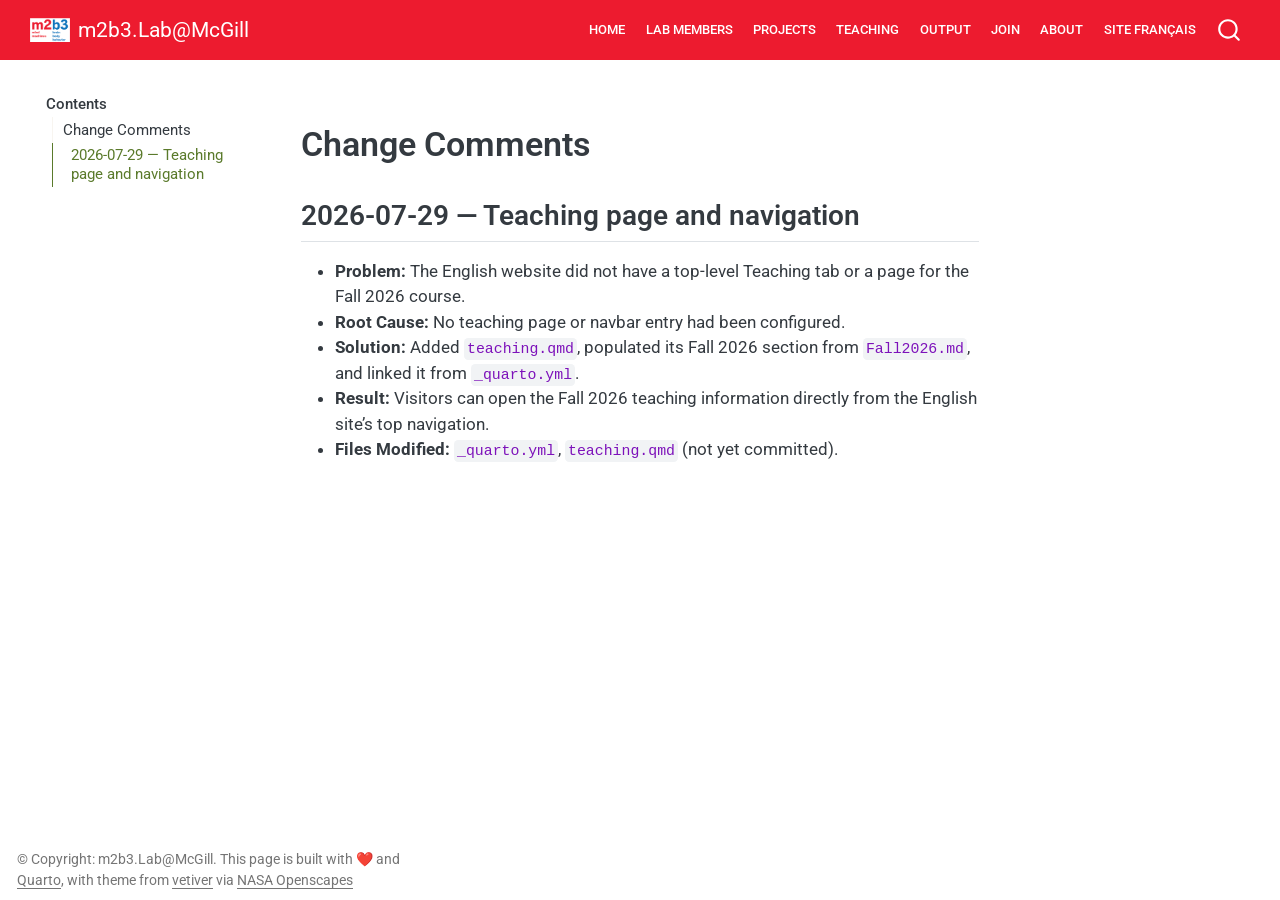
==== docs/CHANGE_COMMENTS.html @ 72084d2b "teaching" ====
<!DOCTYPE html>
<html xmlns="http://www.w3.org/1999/xhtml" lang="en" xml:lang="en"><head>

<meta charset="utf-8">
<meta name="generator" content="quarto-1.8.27">

<meta name="viewport" content="width=device-width, initial-scale=1.0, user-scalable=yes">


<title>change_comments – m2b3.Lab@McGill</title>
<style>
code{white-space: pre-wrap;}
span.smallcaps{font-variant: small-caps;}
div.columns{display: flex; gap: min(4vw, 1.5em);}
div.column{flex: auto; overflow-x: auto;}
div.hanging-indent{margin-left: 1.5em; text-indent: -1.5em;}
ul.task-list{list-style: none;}
ul.task-list li input[type="checkbox"] {
  width: 0.8em;
  margin: 0 0.8em 0.2em -1em; /* quarto-specific, see https://github.com/quarto-dev/quarto-cli/issues/4556 */ 
  vertical-align: middle;
}
</style>


<script src="site_libs/quarto-nav/quarto-nav.js"></script>
<script src="site_libs/quarto-nav/headroom.min.js"></script>
<script src="site_libs/clipboard/clipboard.min.js"></script>
<script src="site_libs/quarto-search/autocomplete.umd.js"></script>
<script src="site_libs/quarto-search/fuse.min.js"></script>
<script src="site_libs/quarto-search/quarto-search.js"></script>
<meta name="quarto:offset" content="./">
<link href="./images/m2b3sq_favicon.png" rel="icon" type="image/png">
<script src="site_libs/quarto-html/quarto.js" type="module"></script>
<script src="site_libs/quarto-html/tabsets/tabsets.js" type="module"></script>
<script src="site_libs/quarto-html/axe/axe-check.js" type="module"></script>
<script src="site_libs/quarto-html/popper.min.js"></script>
<script src="site_libs/quarto-html/tippy.umd.min.js"></script>
<script src="site_libs/quarto-html/anchor.min.js"></script>
<link href="site_libs/quarto-html/tippy.css" rel="stylesheet">
<link href="site_libs/quarto-html/quarto-syntax-highlighting-ed96de9b727972fe78a7b5d16c58bf87.css" rel="stylesheet" id="quarto-text-highlighting-styles">
<script src="site_libs/bootstrap/bootstrap.min.js"></script>
<link href="site_libs/bootstrap/bootstrap-icons.css" rel="stylesheet">
<link href="site_libs/bootstrap/bootstrap-b197fa680512e054cc4f9c16efbc6578.min.css" rel="stylesheet" append-hash="true" id="quarto-bootstrap" data-mode="light">
<script id="quarto-search-options" type="application/json">{
  "location": "navbar",
  "copy-button": false,
  "collapse-after": 3,
  "panel-placement": "end",
  "type": "overlay",
  "limit": 50,
  "keyboard-shortcut": [
    "f",
    "/",
    "s"
  ],
  "show-item-context": false,
  "language": {
    "search-no-results-text": "No results",
    "search-matching-documents-text": "matching documents",
    "search-copy-link-title": "Copy link to search",
    "search-hide-matches-text": "Hide additional matches",
    "search-more-match-text": "more match in this document",
    "search-more-matches-text": "more matches in this document",
    "search-clear-button-title": "Clear",
    "search-text-placeholder": "",
    "search-detached-cancel-button-title": "Cancel",
    "search-submit-button-title": "Submit",
    "search-label": "Search"
  }
}</script>


<link rel="stylesheet" href="styles.css">
</head>

<body class="floating nav-fixed quarto-light">

<div id="quarto-search-results"></div>
  <header id="quarto-header" class="headroom fixed-top">
    <nav class="navbar navbar-expand-lg " data-bs-theme="dark">
      <div class="navbar-container container-fluid">
      <div class="navbar-brand-container mx-auto">
    <a href="./index.html" class="navbar-brand navbar-brand-logo">
    <img src="./images/m2b3_white.png" alt="Lab logo" class="navbar-logo light-content">
    <img src="./images/m2b3_white.png" alt="Lab logo" class="navbar-logo dark-content">
    </a>
    <a class="navbar-brand" href="./index.html">
    <span class="navbar-title">m2b3.Lab@McGill</span>
    </a>
  </div>
            <div id="quarto-search" class="" title="Search"></div>
          <button class="navbar-toggler" type="button" data-bs-toggle="collapse" data-bs-target="#navbarCollapse" aria-controls="navbarCollapse" role="menu" aria-expanded="false" aria-label="Toggle navigation" onclick="if (window.quartoToggleHeadroom) { window.quartoToggleHeadroom(); }">
  <span class="navbar-toggler-icon"></span>
</button>
          <div class="collapse navbar-collapse" id="navbarCollapse">
            <ul class="navbar-nav navbar-nav-scroll ms-auto">
  <li class="nav-item">
    <a class="nav-link" href="./index.html"> 
<span class="menu-text">Home</span></a>
  </li>  
  <li class="nav-item">
    <a class="nav-link" href="./members.html"> 
<span class="menu-text">Lab Members</span></a>
  </li>  
  <li class="nav-item">
    <a class="nav-link" href="./projects.html"> 
<span class="menu-text">Projects</span></a>
  </li>  
  <li class="nav-item">
    <a class="nav-link" href="./teaching.html"> 
<span class="menu-text">Teaching</span></a>
  </li>  
  <li class="nav-item">
    <a class="nav-link" href="./output.html"> 
<span class="menu-text">Output</span></a>
  </li>  
  <li class="nav-item">
    <a class="nav-link" href="./join.html"> 
<span class="menu-text">Join</span></a>
  </li>  
  <li class="nav-item">
    <a class="nav-link" href="./locate.html"> 
<span class="menu-text">About</span></a>
  </li>  
  <li class="nav-item">
    <a class="nav-link" href="https://m2b3.github.io/fr/"> 
<span class="menu-text">Site français</span></a>
  </li>  
</ul>
          </div> <!-- /navcollapse -->
            <div class="quarto-navbar-tools">
</div>
      </div> <!-- /container-fluid -->
    </nav>
</header>
<!-- content -->
<div id="quarto-content" class="quarto-container page-columns page-rows-contents page-layout-article page-navbar">
<!-- sidebar -->
  <nav id="quarto-sidebar" class="sidebar collapse collapse-horizontal quarto-sidebar-collapse-item sidebar-navigation floating overflow-auto">
    <nav id="TOC" role="doc-toc" class="toc-active">
    <h2 id="toc-title">Contents</h2>
   
  <ul>
  <li><a href="#change-comments" id="toc-change-comments" class="nav-link active" data-scroll-target="#change-comments">Change Comments</a>
  <ul class="collapse">
  <li><a href="#teaching-page-and-navigation" id="toc-teaching-page-and-navigation" class="nav-link" data-scroll-target="#teaching-page-and-navigation">2026-07-29 — Teaching page and navigation</a></li>
  </ul></li>
  </ul>
</nav>
</nav>
<div id="quarto-sidebar-glass" class="quarto-sidebar-collapse-item" data-bs-toggle="collapse" data-bs-target=".quarto-sidebar-collapse-item"></div>
<!-- margin-sidebar -->
    <div id="quarto-margin-sidebar" class="sidebar margin-sidebar zindex-bottom">
    </div>
<!-- main -->
<main class="content" id="quarto-document-content"><header id="title-block-header" class="quarto-title-block"></header>




<section id="change-comments" class="level1">
<h1>Change Comments</h1>
<section id="teaching-page-and-navigation" class="level2">
<h2 class="anchored" data-anchor-id="teaching-page-and-navigation">2026-07-29 — Teaching page and navigation</h2>
<ul>
<li><strong>Problem:</strong> The English website did not have a top-level Teaching tab or a page for the Fall 2026 course.</li>
<li><strong>Root Cause:</strong> No teaching page or navbar entry had been configured.</li>
<li><strong>Solution:</strong> Added <code>teaching.qmd</code>, populated its Fall 2026 section from <code>Fall2026.md</code>, and linked it from <code>_quarto.yml</code>.</li>
<li><strong>Result:</strong> Visitors can open the Fall 2026 teaching information directly from the English site’s top navigation.</li>
<li><strong>Files Modified:</strong> <code>_quarto.yml</code>, <code>teaching.qmd</code> (not yet committed).</li>
</ul>


</section>
</section>

</main> <!-- /main -->
<script id="quarto-html-after-body" type="application/javascript">
  window.document.addEventListener("DOMContentLoaded", function (event) {
    const icon = "";
    const anchorJS = new window.AnchorJS();
    anchorJS.options = {
      placement: 'right',
      icon: icon
    };
    anchorJS.add('.anchored');
    const isCodeAnnotation = (el) => {
      for (const clz of el.classList) {
        if (clz.startsWith('code-annotation-')) {                     
          return true;
        }
      }
      return false;
    }
    const onCopySuccess = function(e) {
      // button target
      const button = e.trigger;
      // don't keep focus
      button.blur();
      // flash "checked"
      button.classList.add('code-copy-button-checked');
      var currentTitle = button.getAttribute("title");
      button.setAttribute("title", "Copied!");
      let tooltip;
      if (window.bootstrap) {
        button.setAttribute("data-bs-toggle", "tooltip");
        button.setAttribute("data-bs-placement", "left");
        button.setAttribute("data-bs-title", "Copied!");
        tooltip = new bootstrap.Tooltip(button, 
          { trigger: "manual", 
            customClass: "code-copy-button-tooltip",
            offset: [0, -8]});
        tooltip.show();    
      }
      setTimeout(function() {
        if (tooltip) {
          tooltip.hide();
          button.removeAttribute("data-bs-title");
          button.removeAttribute("data-bs-toggle");
          button.removeAttribute("data-bs-placement");
        }
        button.setAttribute("title", currentTitle);
        button.classList.remove('code-copy-button-checked');
      }, 1000);
      // clear code selection
      e.clearSelection();
    }
    const getTextToCopy = function(trigger) {
      const outerScaffold = trigger.parentElement.cloneNode(true);
      const codeEl = outerScaffold.querySelector('code');
      for (const childEl of codeEl.children) {
        if (isCodeAnnotation(childEl)) {
          childEl.remove();
        }
      }
      return codeEl.innerText;
    }
    const clipboard = new window.ClipboardJS('.code-copy-button:not([data-in-quarto-modal])', {
      text: getTextToCopy
    });
    clipboard.on('success', onCopySuccess);
    if (window.document.getElementById('quarto-embedded-source-code-modal')) {
      const clipboardModal = new window.ClipboardJS('.code-copy-button[data-in-quarto-modal]', {
        text: getTextToCopy,
        container: window.document.getElementById('quarto-embedded-source-code-modal')
      });
      clipboardModal.on('success', onCopySuccess);
    }
      var localhostRegex = new RegExp(/^(?:http|https):\/\/localhost\:?[0-9]*\//);
      var mailtoRegex = new RegExp(/^mailto:/);
        var filterRegex = new RegExp("https:\/\/m2b3\.github\.io\/");
      var isInternal = (href) => {
          return filterRegex.test(href) || localhostRegex.test(href) || mailtoRegex.test(href);
      }
      // Inspect non-navigation links and adorn them if external
     var links = window.document.querySelectorAll('a[href]:not(.nav-link):not(.navbar-brand):not(.toc-action):not(.sidebar-link):not(.sidebar-item-toggle):not(.pagination-link):not(.no-external):not([aria-hidden]):not(.dropdown-item):not(.quarto-navigation-tool):not(.about-link)');
      for (var i=0; i<links.length; i++) {
        const link = links[i];
        if (!isInternal(link.href)) {
          // undo the damage that might have been done by quarto-nav.js in the case of
          // links that we want to consider external
          if (link.dataset.originalHref !== undefined) {
            link.href = link.dataset.originalHref;
          }
        }
      }
    function tippyHover(el, contentFn, onTriggerFn, onUntriggerFn) {
      const config = {
        allowHTML: true,
        maxWidth: 500,
        delay: 100,
        arrow: false,
        appendTo: function(el) {
            return el.parentElement;
        },
        interactive: true,
        interactiveBorder: 10,
        theme: 'quarto',
        placement: 'bottom-start',
      };
      if (contentFn) {
        config.content = contentFn;
      }
      if (onTriggerFn) {
        config.onTrigger = onTriggerFn;
      }
      if (onUntriggerFn) {
        config.onUntrigger = onUntriggerFn;
      }
      window.tippy(el, config); 
    }
    const noterefs = window.document.querySelectorAll('a[role="doc-noteref"]');
    for (var i=0; i<noterefs.length; i++) {
      const ref = noterefs[i];
      tippyHover(ref, function() {
        // use id or data attribute instead here
        let href = ref.getAttribute('data-footnote-href') || ref.getAttribute('href');
        try { href = new URL(href).hash; } catch {}
        const id = href.replace(/^#\/?/, "");
        const note = window.document.getElementById(id);
        if (note) {
          return note.innerHTML;
        } else {
          return "";
        }
      });
    }
    const xrefs = window.document.querySelectorAll('a.quarto-xref');
    const processXRef = (id, note) => {
      // Strip column container classes
      const stripColumnClz = (el) => {
        el.classList.remove("page-full", "page-columns");
        if (el.children) {
          for (const child of el.children) {
            stripColumnClz(child);
          }
        }
      }
      stripColumnClz(note)
      if (id === null || id.startsWith('sec-')) {
        // Special case sections, only their first couple elements
        const container = document.createElement("div");
        if (note.children && note.children.length > 2) {
          container.appendChild(note.children[0].cloneNode(true));
          for (let i = 1; i < note.children.length; i++) {
            const child = note.children[i];
            if (child.tagName === "P" && child.innerText === "") {
              continue;
            } else {
              container.appendChild(child.cloneNode(true));
              break;
            }
          }
          if (window.Quarto?.typesetMath) {
            window.Quarto.typesetMath(container);
          }
          return container.innerHTML
        } else {
          if (window.Quarto?.typesetMath) {
            window.Quarto.typesetMath(note);
          }
          return note.innerHTML;
        }
      } else {
        // Remove any anchor links if they are present
        const anchorLink = note.querySelector('a.anchorjs-link');
        if (anchorLink) {
          anchorLink.remove();
        }
        if (window.Quarto?.typesetMath) {
          window.Quarto.typesetMath(note);
        }
        if (note.classList.contains("callout")) {
          return note.outerHTML;
        } else {
          return note.innerHTML;
        }
      }
    }
    for (var i=0; i<xrefs.length; i++) {
      const xref = xrefs[i];
      tippyHover(xref, undefined, function(instance) {
        instance.disable();
        let url = xref.getAttribute('href');
        let hash = undefined; 
        if (url.startsWith('#')) {
          hash = url;
        } else {
          try { hash = new URL(url).hash; } catch {}
        }
        if (hash) {
          const id = hash.replace(/^#\/?/, "");
          const note = window.document.getElementById(id);
          if (note !== null) {
            try {
              const html = processXRef(id, note.cloneNode(true));
              instance.setContent(html);
            } finally {
              instance.enable();
              instance.show();
            }
          } else {
            // See if we can fetch this
            fetch(url.split('#')[0])
            .then(res => res.text())
            .then(html => {
              const parser = new DOMParser();
              const htmlDoc = parser.parseFromString(html, "text/html");
              const note = htmlDoc.getElementById(id);
              if (note !== null) {
                const html = processXRef(id, note);
                instance.setContent(html);
              } 
            }).finally(() => {
              instance.enable();
              instance.show();
            });
          }
        } else {
          // See if we can fetch a full url (with no hash to target)
          // This is a special case and we should probably do some content thinning / targeting
          fetch(url)
          .then(res => res.text())
          .then(html => {
            const parser = new DOMParser();
            const htmlDoc = parser.parseFromString(html, "text/html");
            const note = htmlDoc.querySelector('main.content');
            if (note !== null) {
              // This should only happen for chapter cross references
              // (since there is no id in the URL)
              // remove the first header
              if (note.children.length > 0 && note.children[0].tagName === "HEADER") {
                note.children[0].remove();
              }
              const html = processXRef(null, note);
              instance.setContent(html);
            } 
          }).finally(() => {
            instance.enable();
            instance.show();
          });
        }
      }, function(instance) {
      });
    }
        let selectedAnnoteEl;
        const selectorForAnnotation = ( cell, annotation) => {
          let cellAttr = 'data-code-cell="' + cell + '"';
          let lineAttr = 'data-code-annotation="' +  annotation + '"';
          const selector = 'span[' + cellAttr + '][' + lineAttr + ']';
          return selector;
        }
        const selectCodeLines = (annoteEl) => {
          const doc = window.document;
          const targetCell = annoteEl.getAttribute("data-target-cell");
          const targetAnnotation = annoteEl.getAttribute("data-target-annotation");
          const annoteSpan = window.document.querySelector(selectorForAnnotation(targetCell, targetAnnotation));
          const lines = annoteSpan.getAttribute("data-code-lines").split(",");
          const lineIds = lines.map((line) => {
            return targetCell + "-" + line;
          })
          let top = null;
          let height = null;
          let parent = null;
          if (lineIds.length > 0) {
              //compute the position of the single el (top and bottom and make a div)
              const el = window.document.getElementById(lineIds[0]);
              top = el.offsetTop;
              height = el.offsetHeight;
              parent = el.parentElement.parentElement;
            if (lineIds.length > 1) {
              const lastEl = window.document.getElementById(lineIds[lineIds.length - 1]);
              const bottom = lastEl.offsetTop + lastEl.offsetHeight;
              height = bottom - top;
            }
            if (top !== null && height !== null && parent !== null) {
              // cook up a div (if necessary) and position it 
              let div = window.document.getElementById("code-annotation-line-highlight");
              if (div === null) {
                div = window.document.createElement("div");
                div.setAttribute("id", "code-annotation-line-highlight");
                div.style.position = 'absolute';
                parent.appendChild(div);
              }
              div.style.top = top - 2 + "px";
              div.style.height = height + 4 + "px";
              div.style.left = 0;
              let gutterDiv = window.document.getElementById("code-annotation-line-highlight-gutter");
              if (gutterDiv === null) {
                gutterDiv = window.document.createElement("div");
                gutterDiv.setAttribute("id", "code-annotation-line-highlight-gutter");
                gutterDiv.style.position = 'absolute';
                const codeCell = window.document.getElementById(targetCell);
                const gutter = codeCell.querySelector('.code-annotation-gutter');
                gutter.appendChild(gutterDiv);
              }
              gutterDiv.style.top = top - 2 + "px";
              gutterDiv.style.height = height + 4 + "px";
            }
            selectedAnnoteEl = annoteEl;
          }
        };
        const unselectCodeLines = () => {
          const elementsIds = ["code-annotation-line-highlight", "code-annotation-line-highlight-gutter"];
          elementsIds.forEach((elId) => {
            const div = window.document.getElementById(elId);
            if (div) {
              div.remove();
            }
          });
          selectedAnnoteEl = undefined;
        };
          // Handle positioning of the toggle
      window.addEventListener(
        "resize",
        throttle(() => {
          elRect = undefined;
          if (selectedAnnoteEl) {
            selectCodeLines(selectedAnnoteEl);
          }
        }, 10)
      );
      function throttle(fn, ms) {
      let throttle = false;
      let timer;
        return (...args) => {
          if(!throttle) { // first call gets through
              fn.apply(this, args);
              throttle = true;
          } else { // all the others get throttled
              if(timer) clearTimeout(timer); // cancel #2
              timer = setTimeout(() => {
                fn.apply(this, args);
                timer = throttle = false;
              }, ms);
          }
        };
      }
        // Attach click handler to the DT
        const annoteDls = window.document.querySelectorAll('dt[data-target-cell]');
        for (const annoteDlNode of annoteDls) {
          annoteDlNode.addEventListener('click', (event) => {
            const clickedEl = event.target;
            if (clickedEl !== selectedAnnoteEl) {
              unselectCodeLines();
              const activeEl = window.document.querySelector('dt[data-target-cell].code-annotation-active');
              if (activeEl) {
                activeEl.classList.remove('code-annotation-active');
              }
              selectCodeLines(clickedEl);
              clickedEl.classList.add('code-annotation-active');
            } else {
              // Unselect the line
              unselectCodeLines();
              clickedEl.classList.remove('code-annotation-active');
            }
          });
        }
    const findCites = (el) => {
      const parentEl = el.parentElement;
      if (parentEl) {
        const cites = parentEl.dataset.cites;
        if (cites) {
          return {
            el,
            cites: cites.split(' ')
          };
        } else {
          return findCites(el.parentElement)
        }
      } else {
        return undefined;
      }
    };
    var bibliorefs = window.document.querySelectorAll('a[role="doc-biblioref"]');
    for (var i=0; i<bibliorefs.length; i++) {
      const ref = bibliorefs[i];
      const citeInfo = findCites(ref);
      if (citeInfo) {
        tippyHover(citeInfo.el, function() {
          var popup = window.document.createElement('div');
          citeInfo.cites.forEach(function(cite) {
            var citeDiv = window.document.createElement('div');
            citeDiv.classList.add('hanging-indent');
            citeDiv.classList.add('csl-entry');
            var biblioDiv = window.document.getElementById('ref-' + cite);
            if (biblioDiv) {
              citeDiv.innerHTML = biblioDiv.innerHTML;
            }
            popup.appendChild(citeDiv);
          });
          return popup.innerHTML;
        });
      }
    }
  });
  </script>
</div> <!-- /content -->
<footer class="footer">
  <div class="nav-footer">
    <div class="nav-footer-left">
<p>© Copyright: m2b3.Lab@McGill. This page is built with ❤️ and <a href="https://quarto.org/">Quarto</a>, with theme from <a href="https://github.com/rstudio/vetiver.rstudio.com">vetiver</a> via <a href="https://nasa-openscapes.github.io/">NASA Openscapes</a></p>
</div>   
    <div class="nav-footer-center">
      &nbsp;
    </div>
    <div class="nav-footer-right">
      &nbsp;
    </div>
  </div>
</footer>




</body></html>
---- docs/site_libs/quarto-html/tippy.css ----
.tippy-box[data-animation=fade][data-state=hidden]{opacity:0}[data-tippy-root]{max-width:calc(100vw - 10px)}.tippy-box{position:relative;background-color:#333;color:#fff;border-radius:4px;font-size:14px;line-height:1.4;white-space:normal;outline:0;transition-property:transform,visibility,opacity}.tippy-box[data-placement^=top]>.tippy-arrow{bottom:0}.tippy-box[data-placement^=top]>.tippy-arrow:before{bottom:-7px;left:0;border-width:8px 8px 0;border-top-color:initial;transform-origin:center top}.tippy-box[data-placement^=bottom]>.tippy-arrow{top:0}.tippy-box[data-placement^=bottom]>.tippy-arrow:before{top:-7px;left:0;border-width:0 8px 8px;border-bottom-color:initial;transform-origin:center bottom}.tippy-box[data-placement^=left]>.tippy-arrow{right:0}.tippy-box[data-placement^=left]>.tippy-arrow:before{border-width:8px 0 8px 8px;border-left-color:initial;right:-7px;transform-origin:center left}.tippy-box[data-placement^=right]>.tippy-arrow{left:0}.tippy-box[data-placement^=right]>.tippy-arrow:before{left:-7px;border-width:8px 8px 8px 0;border-right-color:initial;transform-origin:center right}.tippy-box[data-inertia][data-state=visible]{transition-timing-function:cubic-bezier(.54,1.5,.38,1.11)}.tippy-arrow{width:16px;height:16px;color:#333}.tippy-arrow:before{content:"";position:absolute;border-color:transparent;border-style:solid}.tippy-content{position:relative;padding:5px 9px;z-index:1}
---- docs/site_libs/quarto-html/quarto-syntax-highlighting-ed96de9b727972fe78a7b5d16c58bf87.css ----
/* quarto syntax highlight colors */
:root {
  --quarto-hl-ot-color: #003B4F;
  --quarto-hl-at-color: #657422;
  --quarto-hl-ss-color: #20794D;
  --quarto-hl-an-color: #5E5E5E;
  --quarto-hl-fu-color: #4758AB;
  --quarto-hl-st-color: #20794D;
  --quarto-hl-cf-color: #003B4F;
  --quarto-hl-op-color: #5E5E5E;
  --quarto-hl-er-color: #AD0000;
  --quarto-hl-bn-color: #AD0000;
  --quarto-hl-al-color: #AD0000;
  --quarto-hl-va-color: #111111;
  --quarto-hl-bu-color: inherit;
  --quarto-hl-ex-color: inherit;
  --quarto-hl-pp-color: #AD0000;
  --quarto-hl-in-color: #5E5E5E;
  --quarto-hl-vs-color: #20794D;
  --quarto-hl-wa-color: #5E5E5E;
  --quarto-hl-do-color: #5E5E5E;
  --quarto-hl-im-color: #00769E;
  --quarto-hl-ch-color: #20794D;
  --quarto-hl-dt-color: #AD0000;
  --quarto-hl-fl-color: #AD0000;
  --quarto-hl-co-color: #5E5E5E;
  --quarto-hl-cv-color: #5E5E5E;
  --quarto-hl-cn-color: #8f5902;
  --quarto-hl-sc-color: #5E5E5E;
  --quarto-hl-dv-color: #AD0000;
  --quarto-hl-kw-color: #003B4F;
}

/* other quarto variables */
:root {
  --quarto-font-monospace: SFMono-Regular, Menlo, Monaco, Consolas, "Liberation Mono", "Courier New", monospace;
}

/* syntax highlight based on Pandoc's rules */
pre > code.sourceCode > span {
  color: #003B4F;
}

code.sourceCode > span {
  color: #003B4F;
}

div.sourceCode,
div.sourceCode pre.sourceCode {
  color: #003B4F;
}

/* Normal */
code span {
  color: #003B4F;
}

/* Alert */
code span.al {
  color: #AD0000;
  font-style: inherit;
}

/* Annotation */
code span.an {
  color: #5E5E5E;
  font-style: inherit;
}

/* Attribute */
code span.at {
  color: #657422;
  font-style: inherit;
}

/* BaseN */
code span.bn {
  color: #AD0000;
  font-style: inherit;
}

/* BuiltIn */
code span.bu {
  font-style: inherit;
}

/* ControlFlow */
code span.cf {
  color: #003B4F;
  font-weight: bold;
  font-style: inherit;
}

/* Char */
code span.ch {
  color: #20794D;
  font-style: inherit;
}

/* Constant */
code span.cn {
  color: #8f5902;
  font-style: inherit;
}

/* Comment */
code span.co {
  color: #5E5E5E;
  font-style: inherit;
}

/* CommentVar */
code span.cv {
  color: #5E5E5E;
  font-style: italic;
}

/* Documentation */
code span.do {
  color: #5E5E5E;
  font-style: italic;
}

/* DataType */
code span.dt {
  color: #AD0000;
  font-style: inherit;
}

/* DecVal */
code span.dv {
  color: #AD0000;
  font-style: inherit;
}

/* Error */
code span.er {
  color: #AD0000;
  font-style: inherit;
}

/* Extension */
code span.ex {
  font-style: inherit;
}

/* Float */
code span.fl {
  color: #AD0000;
  font-style: inherit;
}

/* Function */
code span.fu {
  color: #4758AB;
  font-style: inherit;
}

/* Import */
code span.im {
  color: #00769E;
  font-style: inherit;
}

/* Information */
code span.in {
  color: #5E5E5E;
  font-style: inherit;
}

/* Keyword */
code span.kw {
  color: #003B4F;
  font-weight: bold;
  font-style: inherit;
}

/* Operator */
code span.op {
  color: #5E5E5E;
  font-style: inherit;
}

/* Other */
code span.ot {
  color: #003B4F;
  font-style: inherit;
}

/* Preprocessor */
code span.pp {
  color: #AD0000;
  font-style: inherit;
}

/* SpecialChar */
code span.sc {
  color: #5E5E5E;
  font-style: inherit;
}

/* SpecialString */
code span.ss {
  color: #20794D;
  font-style: inherit;
}

/* String */
code span.st {
  color: #20794D;
  font-style: inherit;
}

/* Variable */
code span.va {
  color: #111111;
  font-style: inherit;
}

/* VerbatimString */
code span.vs {
  color: #20794D;
  font-style: inherit;
}

/* Warning */
code span.wa {
  color: #5E5E5E;
  font-style: italic;
}

.prevent-inlining {
  content: "</";
}

/*# sourceMappingURL=0920dd6d7437995b8cdf7429764427b1.css.map */
---- docs/styles.css ----
/* css styles */
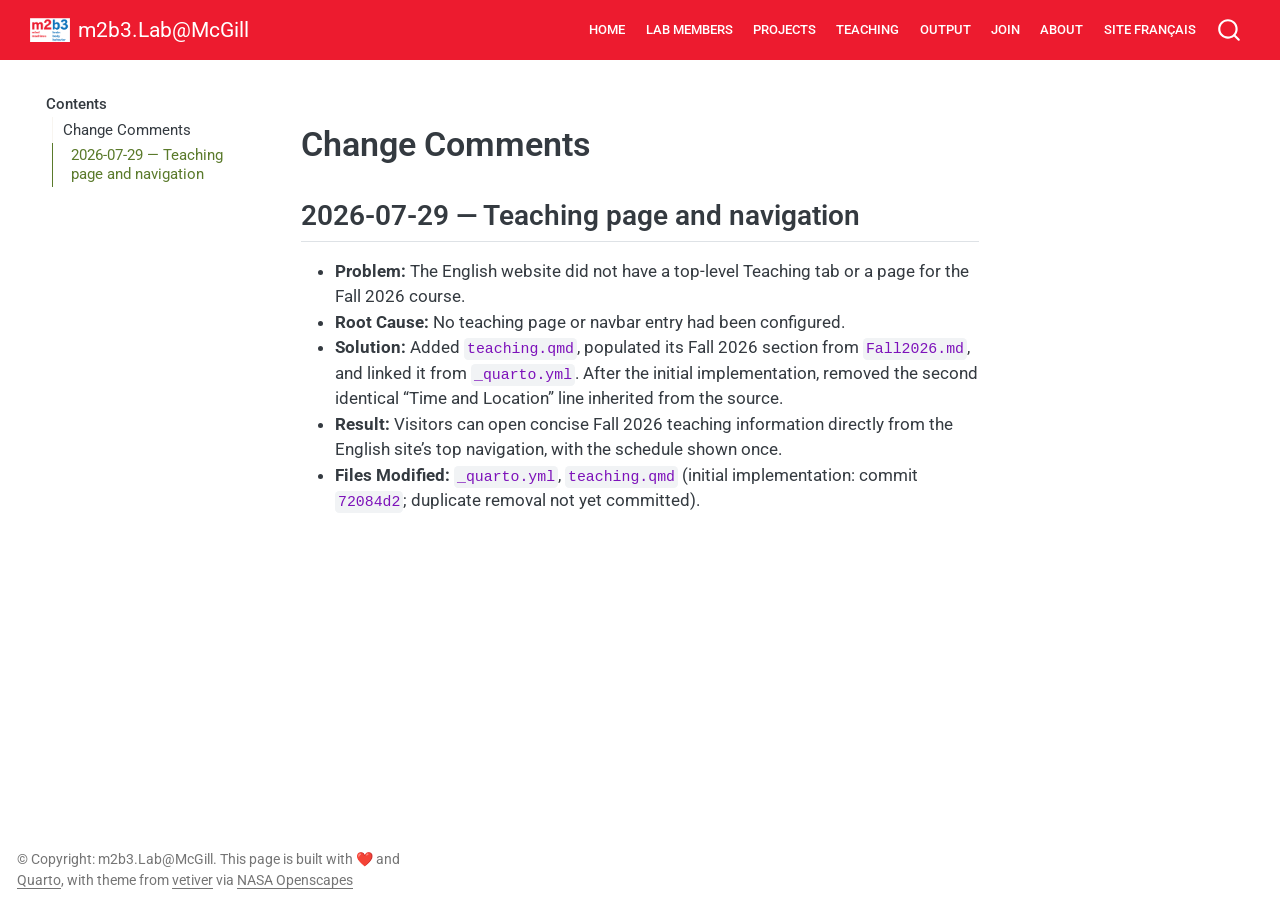
==== commit 17f20ffd: "teaching" ====
--- a/docs/CHANGE_COMMENTS.html
+++ b/docs/CHANGE_COMMENTS.html
@@ -166,9 +166,9 @@
 <ul>
 <li><strong>Problem:</strong> The English website did not have a top-level Teaching tab or a page for the Fall 2026 course.</li>
 <li><strong>Root Cause:</strong> No teaching page or navbar entry had been configured.</li>
-<li><strong>Solution:</strong> Added <code>teaching.qmd</code>, populated its Fall 2026 section from <code>Fall2026.md</code>, and linked it from <code>_quarto.yml</code>.</li>
-<li><strong>Result:</strong> Visitors can open the Fall 2026 teaching information directly from the English site’s top navigation.</li>
-<li><strong>Files Modified:</strong> <code>_quarto.yml</code>, <code>teaching.qmd</code> (not yet committed).</li>
+<li><strong>Solution:</strong> Added <code>teaching.qmd</code>, populated its Fall 2026 section from <code>Fall2026.md</code>, and linked it from <code>_quarto.yml</code>. After the initial implementation, removed the second identical “Time and Location” line inherited from the source.</li>
+<li><strong>Result:</strong> Visitors can open concise Fall 2026 teaching information directly from the English site’s top navigation, with the schedule shown once.</li>
+<li><strong>Files Modified:</strong> <code>_quarto.yml</code>, <code>teaching.qmd</code> (initial implementation: commit <code>72084d2</code>; duplicate removal not yet committed).</li>
 </ul>
 
 
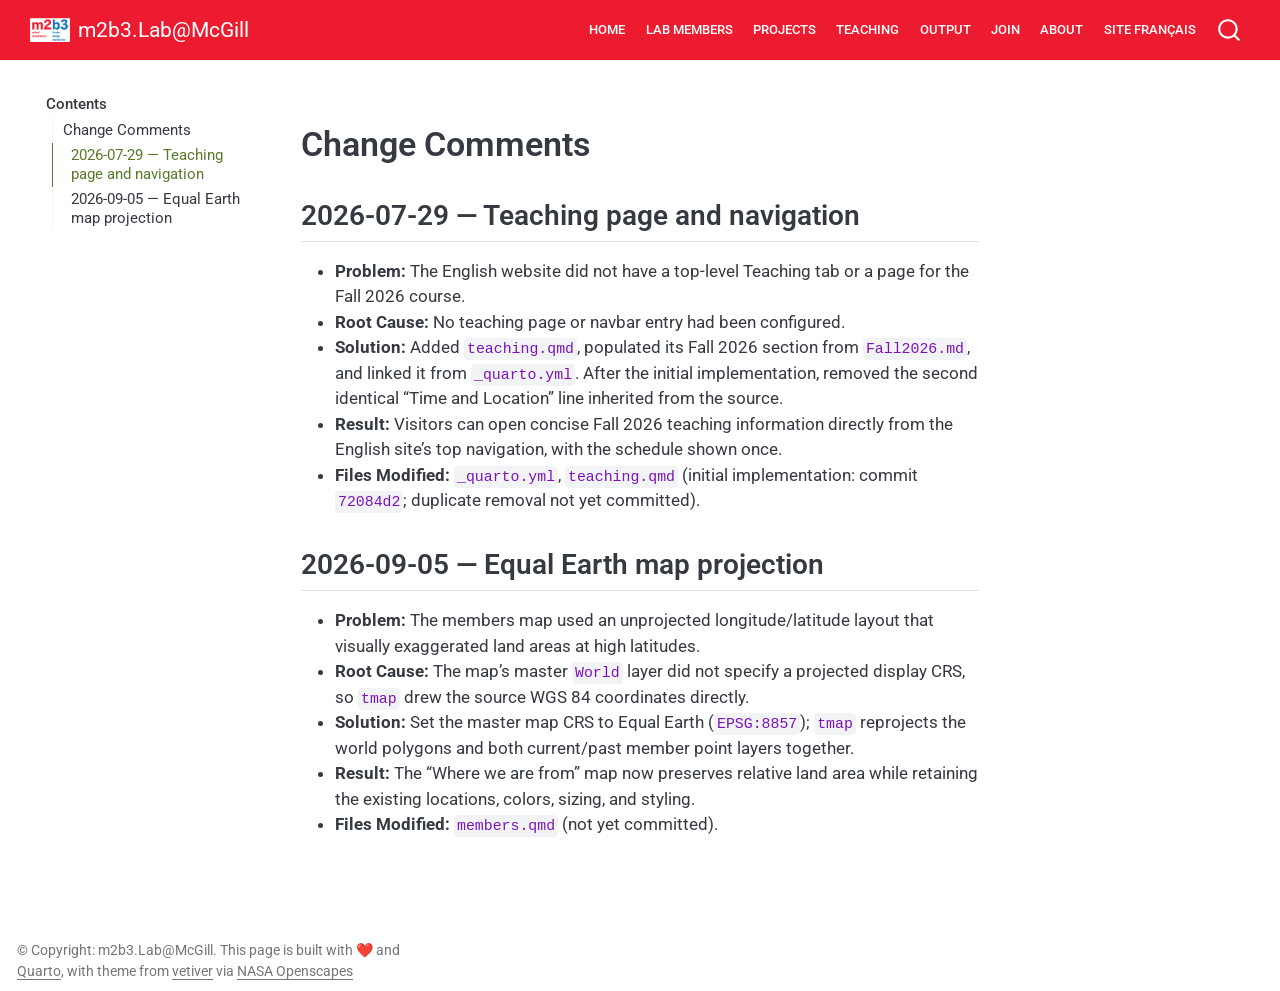
==== commit 01b343f5: "equalearth" ====
--- a/docs/CHANGE_COMMENTS.html
+++ b/docs/CHANGE_COMMENTS.html
@@ -145,6 +145,7 @@
   <li><a href="#change-comments" id="toc-change-comments" class="nav-link active" data-scroll-target="#change-comments">Change Comments</a>
   <ul class="collapse">
   <li><a href="#teaching-page-and-navigation" id="toc-teaching-page-and-navigation" class="nav-link" data-scroll-target="#teaching-page-and-navigation">2026-07-29 — Teaching page and navigation</a></li>
+  <li><a href="#equal-earth-map-projection" id="toc-equal-earth-map-projection" class="nav-link" data-scroll-target="#equal-earth-map-projection">2026-09-05 — Equal Earth map projection</a></li>
   </ul></li>
   </ul>
 </nav>
@@ -169,6 +170,16 @@
 <li><strong>Solution:</strong> Added <code>teaching.qmd</code>, populated its Fall 2026 section from <code>Fall2026.md</code>, and linked it from <code>_quarto.yml</code>. After the initial implementation, removed the second identical “Time and Location” line inherited from the source.</li>
 <li><strong>Result:</strong> Visitors can open concise Fall 2026 teaching information directly from the English site’s top navigation, with the schedule shown once.</li>
 <li><strong>Files Modified:</strong> <code>_quarto.yml</code>, <code>teaching.qmd</code> (initial implementation: commit <code>72084d2</code>; duplicate removal not yet committed).</li>
+</ul>
+</section>
+<section id="equal-earth-map-projection" class="level2">
+<h2 class="anchored" data-anchor-id="equal-earth-map-projection">2026-09-05 — Equal Earth map projection</h2>
+<ul>
+<li><strong>Problem:</strong> The members map used an unprojected longitude/latitude layout that visually exaggerated land areas at high latitudes.</li>
+<li><strong>Root Cause:</strong> The map’s master <code>World</code> layer did not specify a projected display CRS, so <code>tmap</code> drew the source WGS 84 coordinates directly.</li>
+<li><strong>Solution:</strong> Set the master map CRS to Equal Earth (<code>EPSG:8857</code>); <code>tmap</code> reprojects the world polygons and both current/past member point layers together.</li>
+<li><strong>Result:</strong> The “Where we are from” map now preserves relative land area while retaining the existing locations, colors, sizing, and styling.</li>
+<li><strong>Files Modified:</strong> <code>members.qmd</code> (not yet committed).</li>
 </ul>
 
 
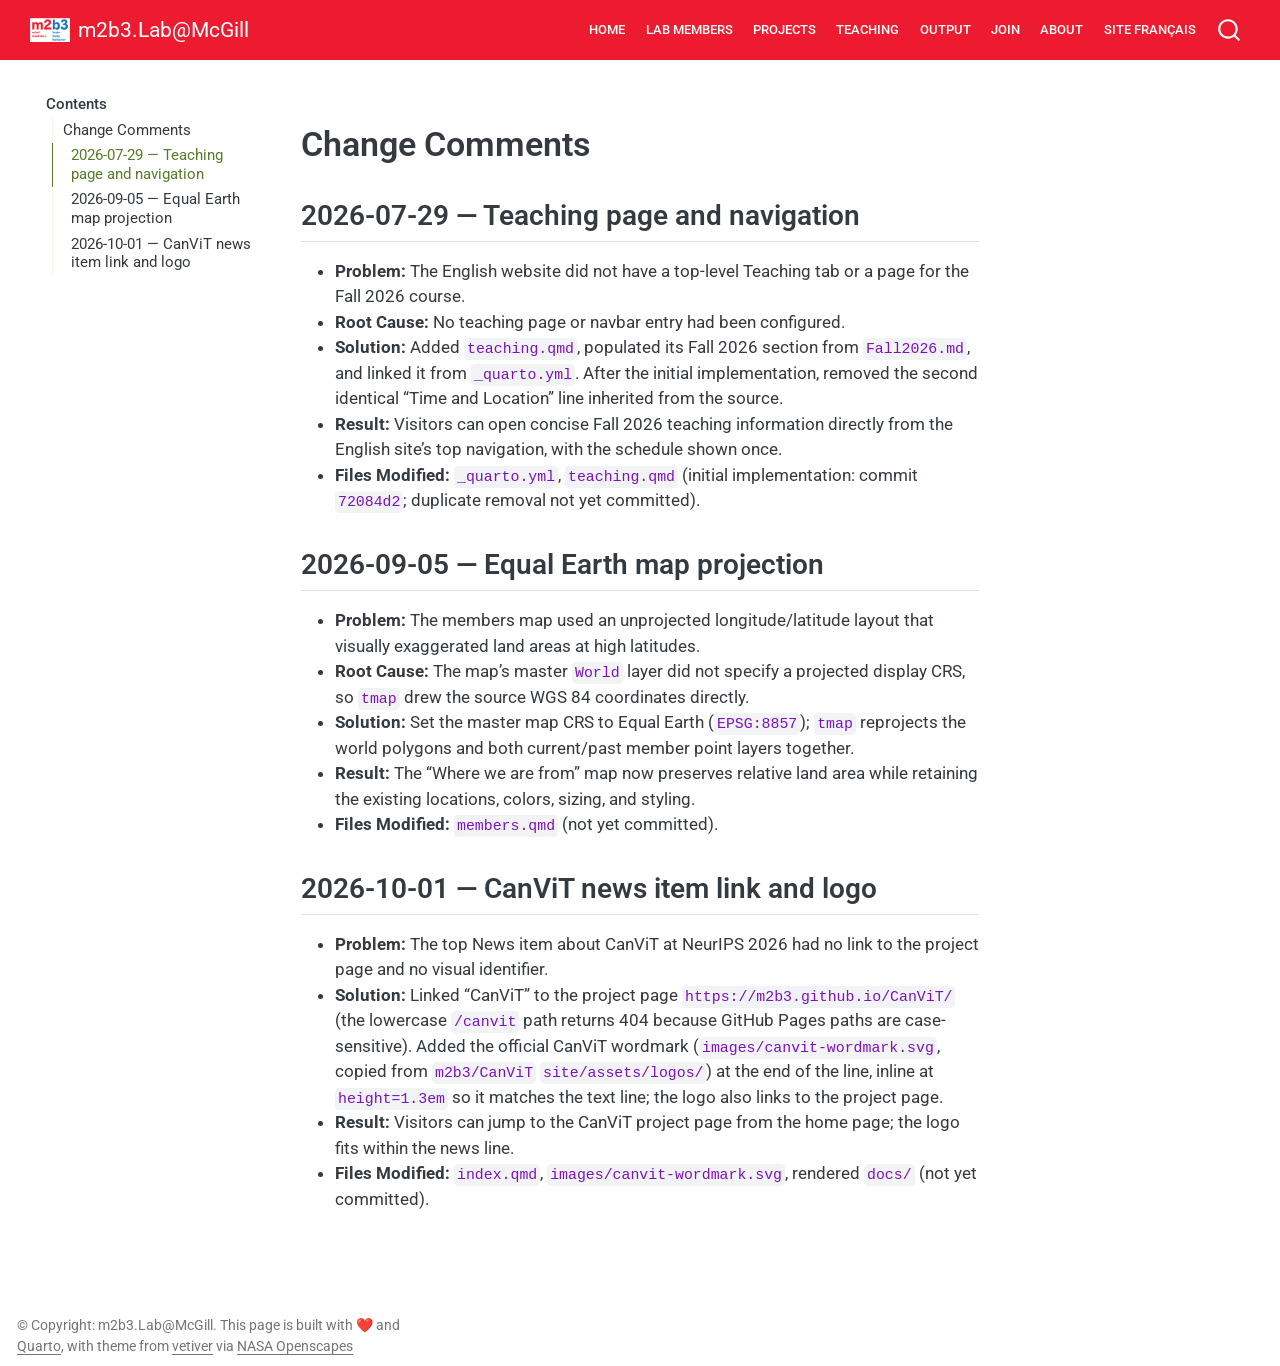
==== commit a21dde79: "canvit" ====
--- a/docs/CHANGE_COMMENTS.html
+++ b/docs/CHANGE_COMMENTS.html
@@ -146,6 +146,7 @@
   <ul class="collapse">
   <li><a href="#teaching-page-and-navigation" id="toc-teaching-page-and-navigation" class="nav-link" data-scroll-target="#teaching-page-and-navigation">2026-07-29 — Teaching page and navigation</a></li>
   <li><a href="#equal-earth-map-projection" id="toc-equal-earth-map-projection" class="nav-link" data-scroll-target="#equal-earth-map-projection">2026-09-05 — Equal Earth map projection</a></li>
+  <li><a href="#canvit-news-item-link-and-logo" id="toc-canvit-news-item-link-and-logo" class="nav-link" data-scroll-target="#canvit-news-item-link-and-logo">2026-10-01 — CanViT news item link and logo</a></li>
   </ul></li>
   </ul>
 </nav>
@@ -180,6 +181,15 @@
 <li><strong>Solution:</strong> Set the master map CRS to Equal Earth (<code>EPSG:8857</code>); <code>tmap</code> reprojects the world polygons and both current/past member point layers together.</li>
 <li><strong>Result:</strong> The “Where we are from” map now preserves relative land area while retaining the existing locations, colors, sizing, and styling.</li>
 <li><strong>Files Modified:</strong> <code>members.qmd</code> (not yet committed).</li>
+</ul>
+</section>
+<section id="canvit-news-item-link-and-logo" class="level2">
+<h2 class="anchored" data-anchor-id="canvit-news-item-link-and-logo">2026-10-01 — CanViT news item link and logo</h2>
+<ul>
+<li><strong>Problem:</strong> The top News item about CanViT at NeurIPS 2026 had no link to the project page and no visual identifier.</li>
+<li><strong>Solution:</strong> Linked “CanViT” to the project page <code>https://m2b3.github.io/CanViT/</code> (the lowercase <code>/canvit</code> path returns 404 because GitHub Pages paths are case-sensitive). Added the official CanViT wordmark (<code>images/canvit-wordmark.svg</code>, copied from <code>m2b3/CanViT</code> <code>site/assets/logos/</code>) at the end of the line, inline at <code>height=1.3em</code> so it matches the text line; the logo also links to the project page.</li>
+<li><strong>Result:</strong> Visitors can jump to the CanViT project page from the home page; the logo fits within the news line.</li>
+<li><strong>Files Modified:</strong> <code>index.qmd</code>, <code>images/canvit-wordmark.svg</code>, rendered <code>docs/</code> (not yet committed).</li>
 </ul>
 
 
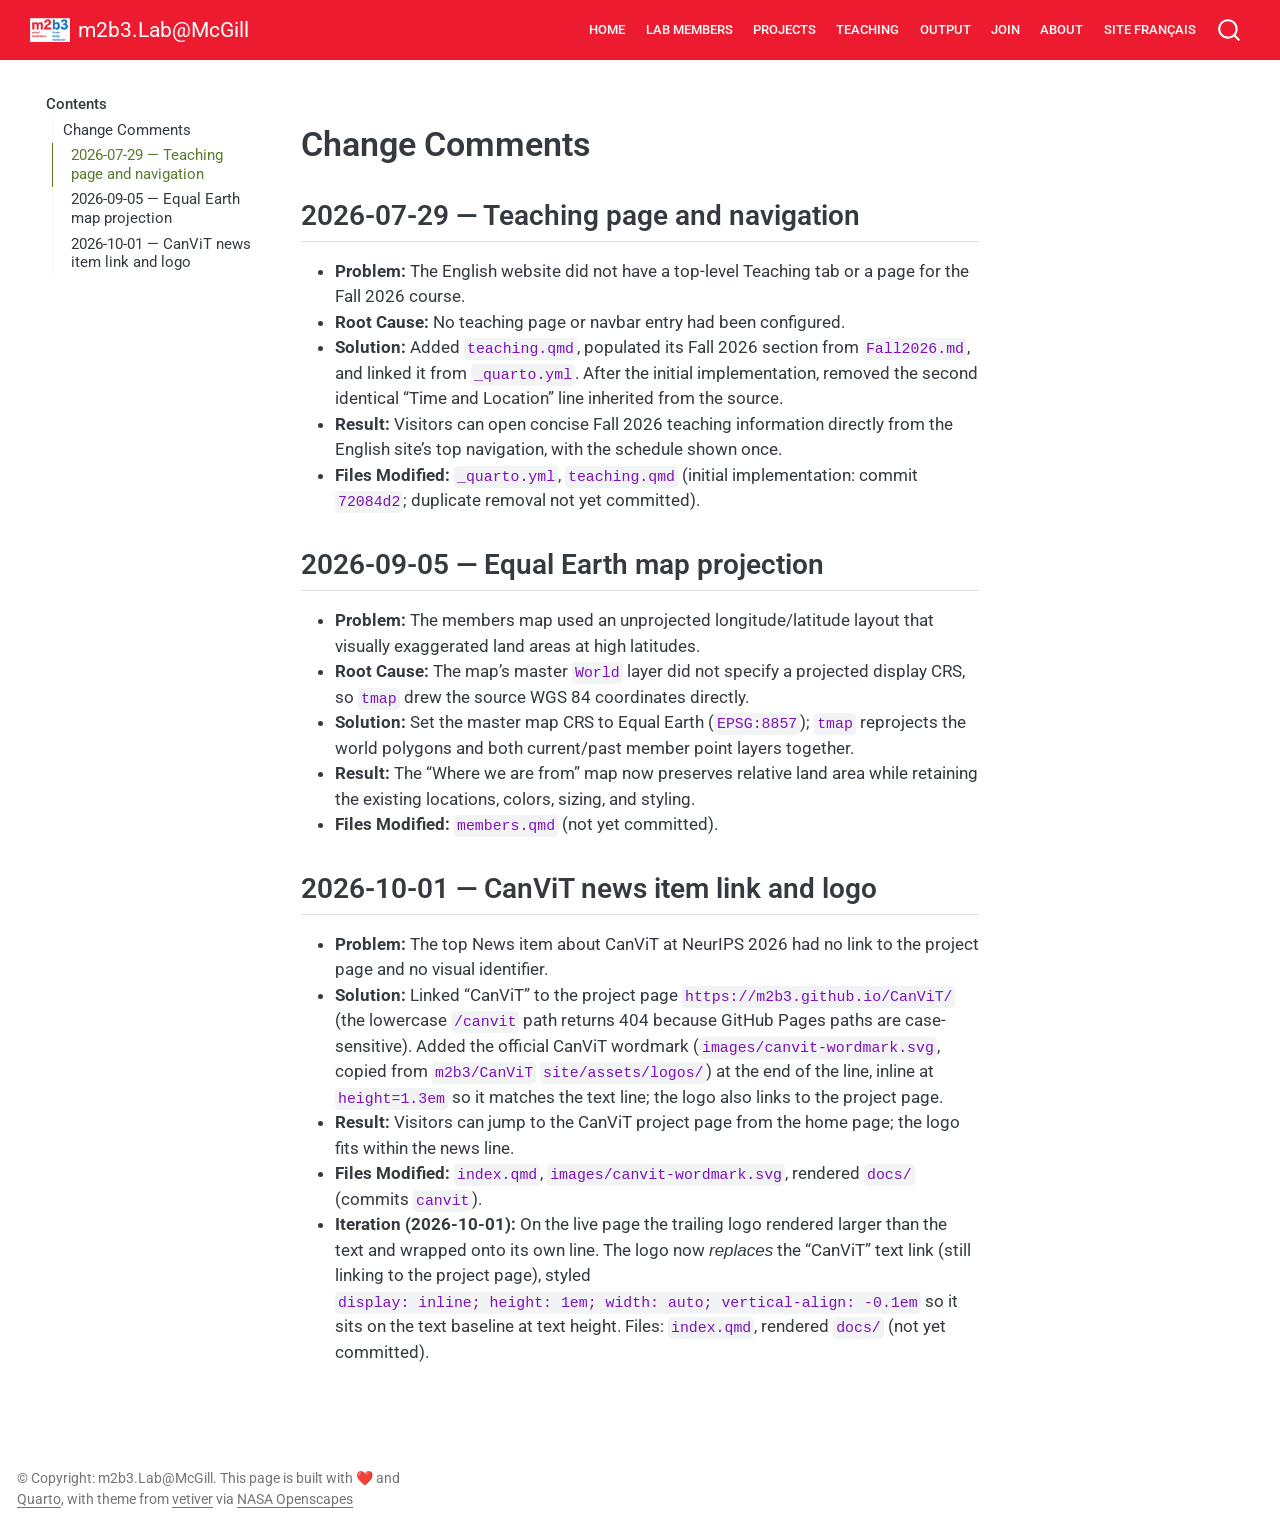
==== commit adfea8c9: "canvit" ====
--- a/docs/CHANGE_COMMENTS.html
+++ b/docs/CHANGE_COMMENTS.html
@@ -189,7 +189,8 @@
 <li><strong>Problem:</strong> The top News item about CanViT at NeurIPS 2026 had no link to the project page and no visual identifier.</li>
 <li><strong>Solution:</strong> Linked “CanViT” to the project page <code>https://m2b3.github.io/CanViT/</code> (the lowercase <code>/canvit</code> path returns 404 because GitHub Pages paths are case-sensitive). Added the official CanViT wordmark (<code>images/canvit-wordmark.svg</code>, copied from <code>m2b3/CanViT</code> <code>site/assets/logos/</code>) at the end of the line, inline at <code>height=1.3em</code> so it matches the text line; the logo also links to the project page.</li>
 <li><strong>Result:</strong> Visitors can jump to the CanViT project page from the home page; the logo fits within the news line.</li>
-<li><strong>Files Modified:</strong> <code>index.qmd</code>, <code>images/canvit-wordmark.svg</code>, rendered <code>docs/</code> (not yet committed).</li>
+<li><strong>Files Modified:</strong> <code>index.qmd</code>, <code>images/canvit-wordmark.svg</code>, rendered <code>docs/</code> (commits <code>canvit</code>).</li>
+<li><strong>Iteration (2026-10-01):</strong> On the live page the trailing logo rendered larger than the text and wrapped onto its own line. The logo now <em>replaces</em> the “CanViT” text link (still linking to the project page), styled <code>display: inline; height: 1em; width: auto; vertical-align: -0.1em</code> so it sits on the text baseline at text height. Files: <code>index.qmd</code>, rendered <code>docs/</code> (not yet committed).</li>
 </ul>
 
 
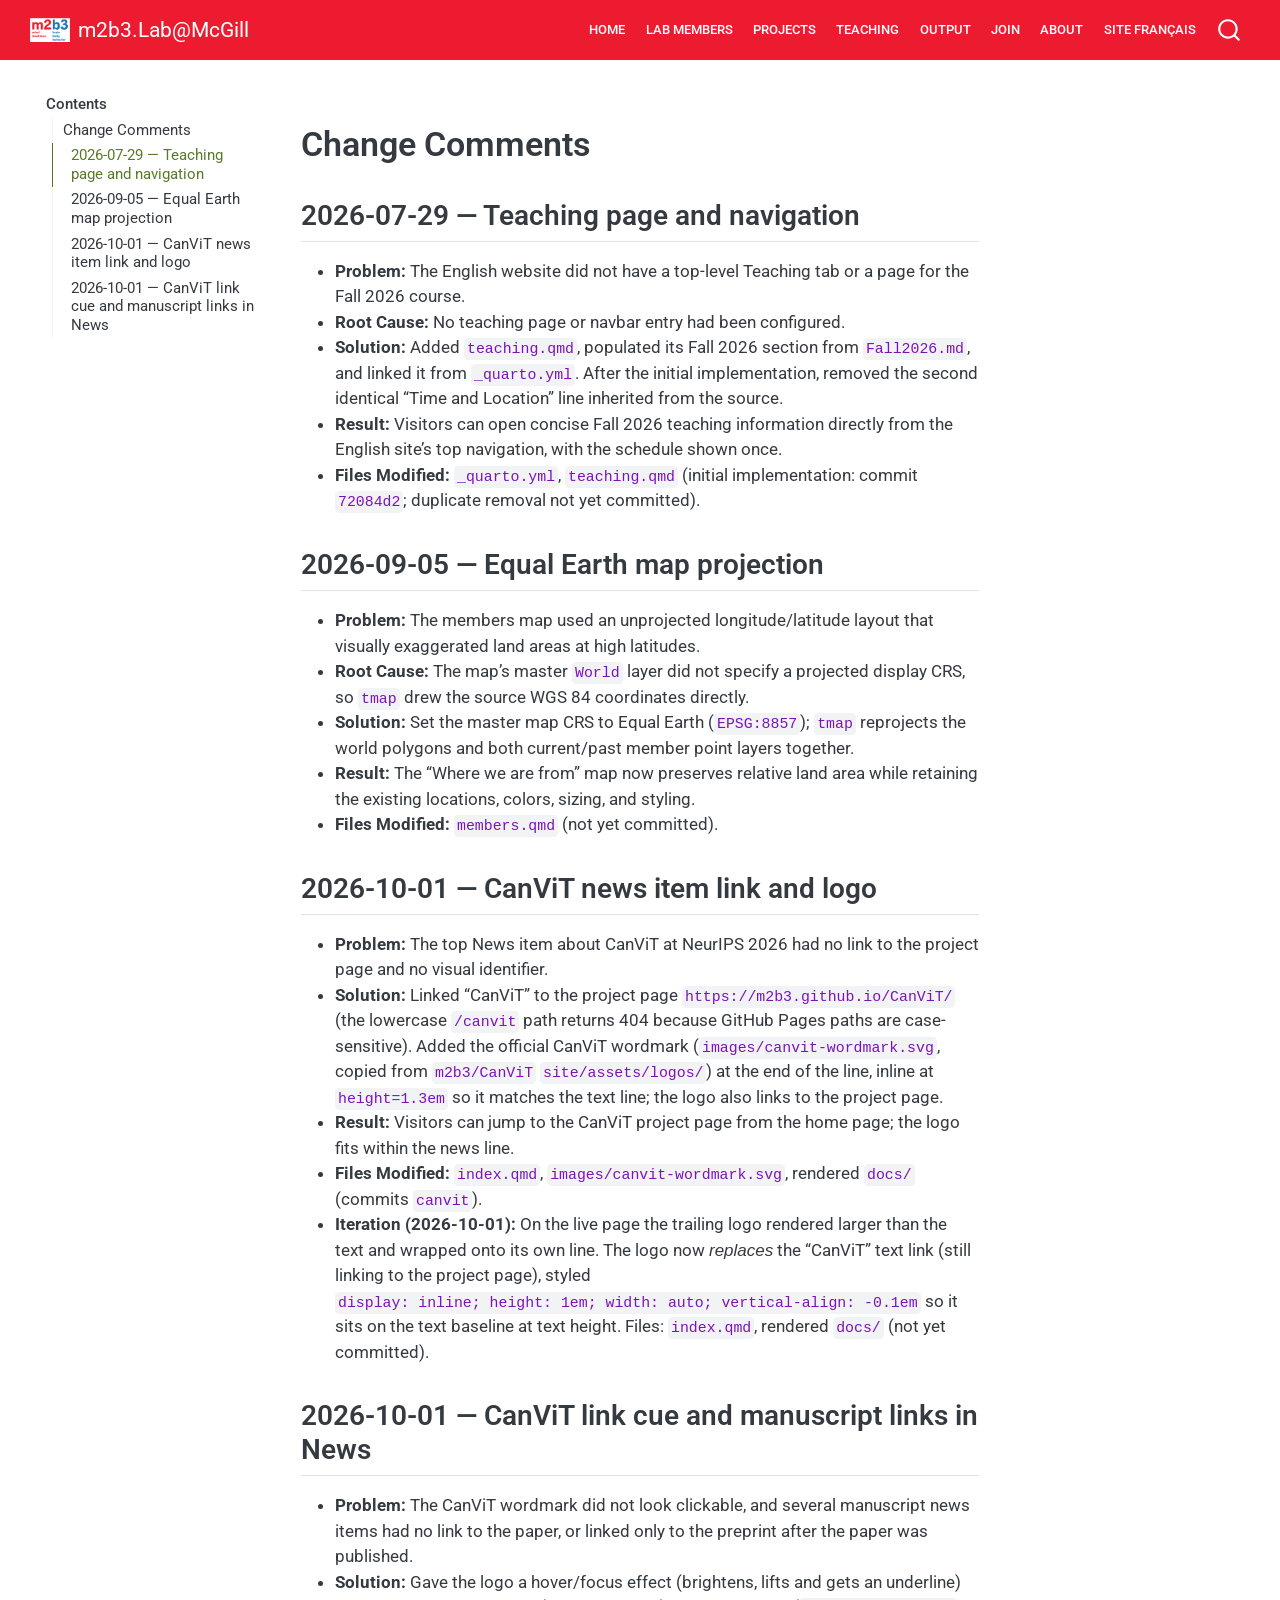
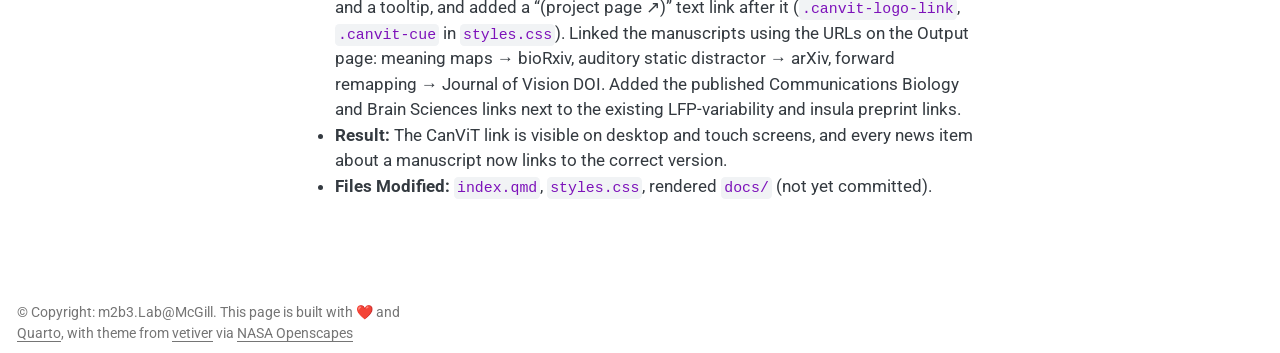
==== commit c264bf23: "canvit" ====
--- a/docs/CHANGE_COMMENTS.html
+++ b/docs/CHANGE_COMMENTS.html
@@ -147,6 +147,7 @@
   <li><a href="#teaching-page-and-navigation" id="toc-teaching-page-and-navigation" class="nav-link" data-scroll-target="#teaching-page-and-navigation">2026-07-29 — Teaching page and navigation</a></li>
   <li><a href="#equal-earth-map-projection" id="toc-equal-earth-map-projection" class="nav-link" data-scroll-target="#equal-earth-map-projection">2026-09-05 — Equal Earth map projection</a></li>
   <li><a href="#canvit-news-item-link-and-logo" id="toc-canvit-news-item-link-and-logo" class="nav-link" data-scroll-target="#canvit-news-item-link-and-logo">2026-10-01 — CanViT news item link and logo</a></li>
+  <li><a href="#canvit-link-cue-and-manuscript-links-in-news" id="toc-canvit-link-cue-and-manuscript-links-in-news" class="nav-link" data-scroll-target="#canvit-link-cue-and-manuscript-links-in-news">2026-10-01 — CanViT link cue and manuscript links in News</a></li>
   </ul></li>
   </ul>
 </nav>
@@ -191,6 +192,15 @@
 <li><strong>Result:</strong> Visitors can jump to the CanViT project page from the home page; the logo fits within the news line.</li>
 <li><strong>Files Modified:</strong> <code>index.qmd</code>, <code>images/canvit-wordmark.svg</code>, rendered <code>docs/</code> (commits <code>canvit</code>).</li>
 <li><strong>Iteration (2026-10-01):</strong> On the live page the trailing logo rendered larger than the text and wrapped onto its own line. The logo now <em>replaces</em> the “CanViT” text link (still linking to the project page), styled <code>display: inline; height: 1em; width: auto; vertical-align: -0.1em</code> so it sits on the text baseline at text height. Files: <code>index.qmd</code>, rendered <code>docs/</code> (not yet committed).</li>
+</ul>
+</section>
+<section id="canvit-link-cue-and-manuscript-links-in-news" class="level2">
+<h2 class="anchored" data-anchor-id="canvit-link-cue-and-manuscript-links-in-news">2026-10-01 — CanViT link cue and manuscript links in News</h2>
+<ul>
+<li><strong>Problem:</strong> The CanViT wordmark did not look clickable, and several manuscript news items had no link to the paper, or linked only to the preprint after the paper was published.</li>
+<li><strong>Solution:</strong> Gave the logo a hover/focus effect (brightens, lifts and gets an underline) and a tooltip, and added a “(project page ↗)” text link after it (<code>.canvit-logo-link</code>, <code>.canvit-cue</code> in <code>styles.css</code>). Linked the manuscripts using the URLs on the Output page: meaning maps → bioRxiv, auditory static distractor → arXiv, forward remapping → Journal of Vision DOI. Added the published Communications Biology and Brain Sciences links next to the existing LFP-variability and insula preprint links.</li>
+<li><strong>Result:</strong> The CanViT link is visible on desktop and touch screens, and every news item about a manuscript now links to the correct version.</li>
+<li><strong>Files Modified:</strong> <code>index.qmd</code>, <code>styles.css</code>, rendered <code>docs/</code> (not yet committed).</li>
 </ul>
 
 
--- a/docs/styles.css
+++ b/docs/styles.css
@@ -1 +1,27 @@
-/* css styles */+/* css styles */
+/* Fixed by Claude Opus 5.5 on 2026-10-01
+   Problem: The CanViT wordmark in the news did not look like a clickable link
+   Solution: Hover/focus brightens and lifts the logo with an underline; a small
+   "(project page ↗)" text link follows it as a visible cue that also works on touch screens
+   Result: The logo reads as a link on both desktop and mobile */
+.canvit-logo-link {
+  text-decoration: none;
+  border-bottom: 1px dashed transparent;
+  transition: border-color 0.15s ease;
+}
+.canvit-logo-link img {
+  transition: filter 0.15s ease, transform 0.15s ease;
+}
+.canvit-logo-link:hover,
+.canvit-logo-link:focus-visible {
+  border-bottom-color: currentColor;
+}
+.canvit-logo-link:hover img,
+.canvit-logo-link:focus-visible img {
+  filter: brightness(1.2) saturate(1.2);
+  transform: translateY(-1px);
+}
+.canvit-cue {
+  font-size: 0.85em;
+  white-space: nowrap;
+}
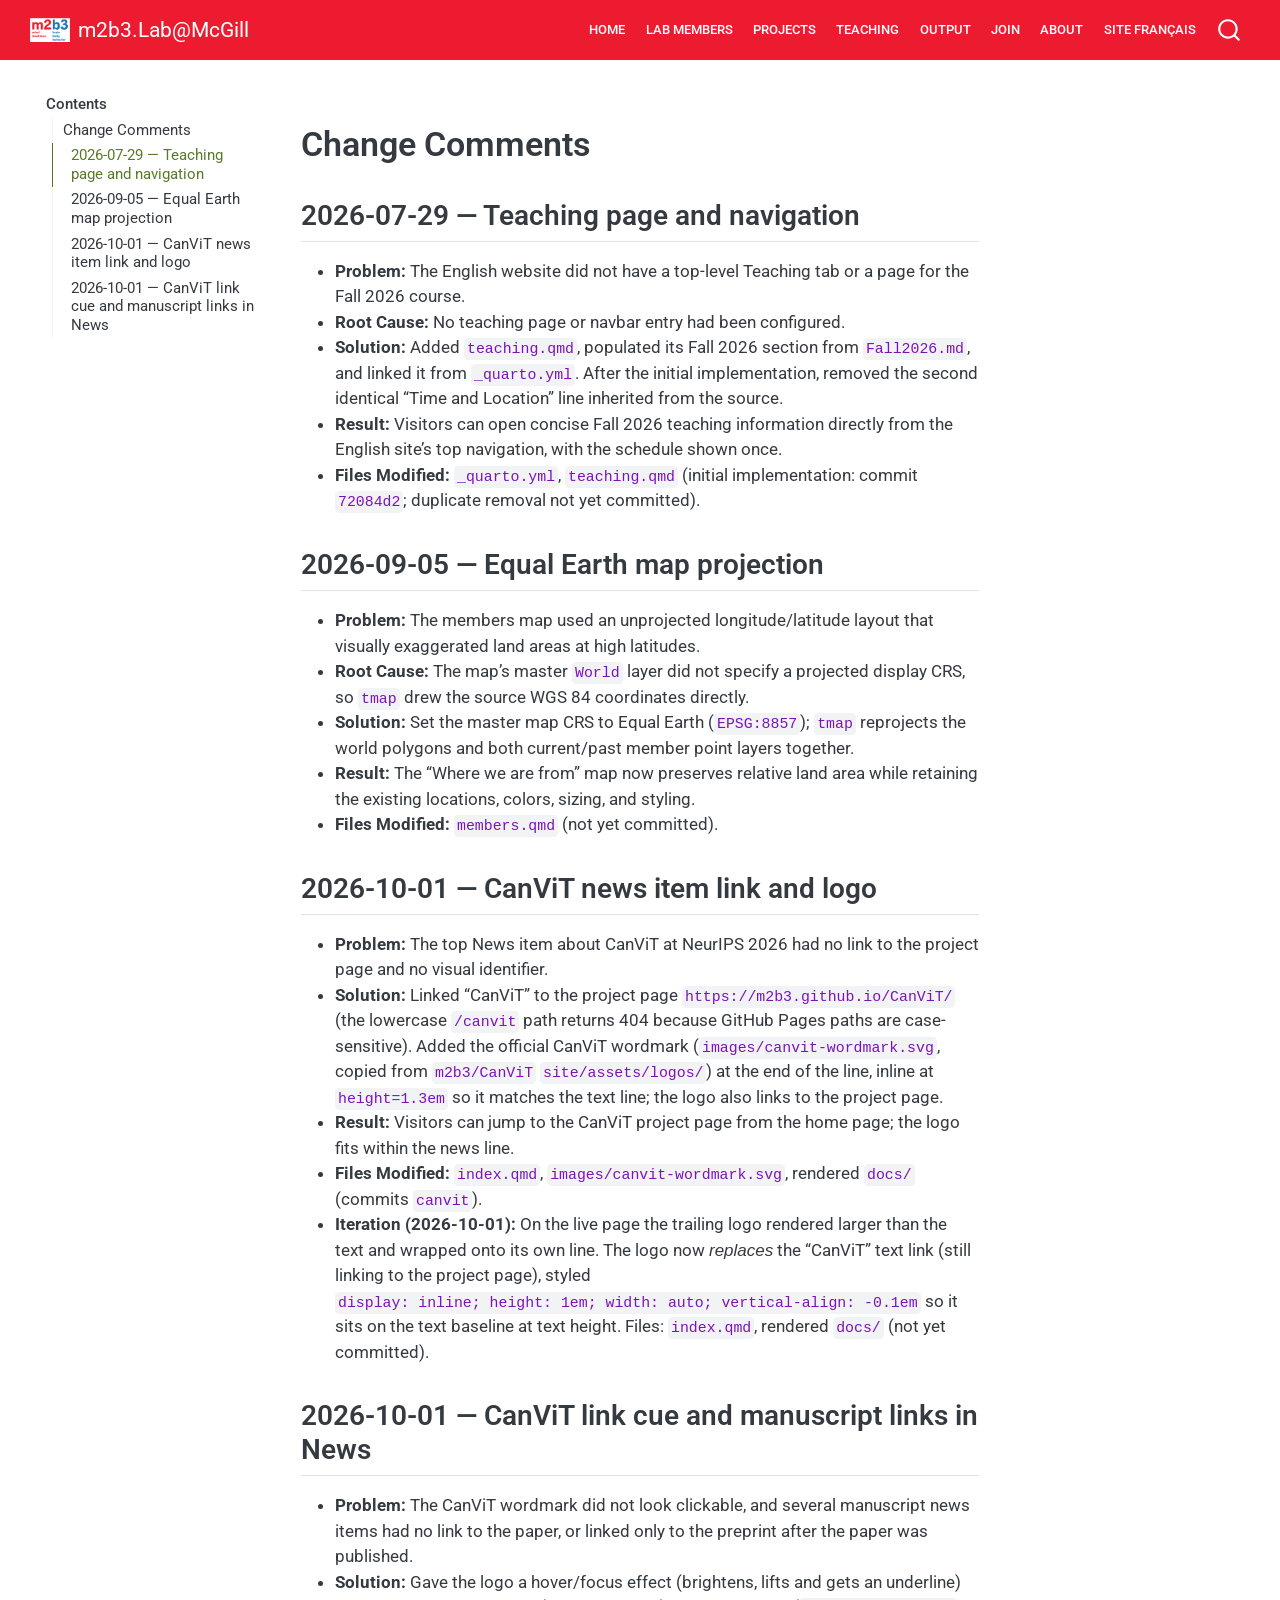
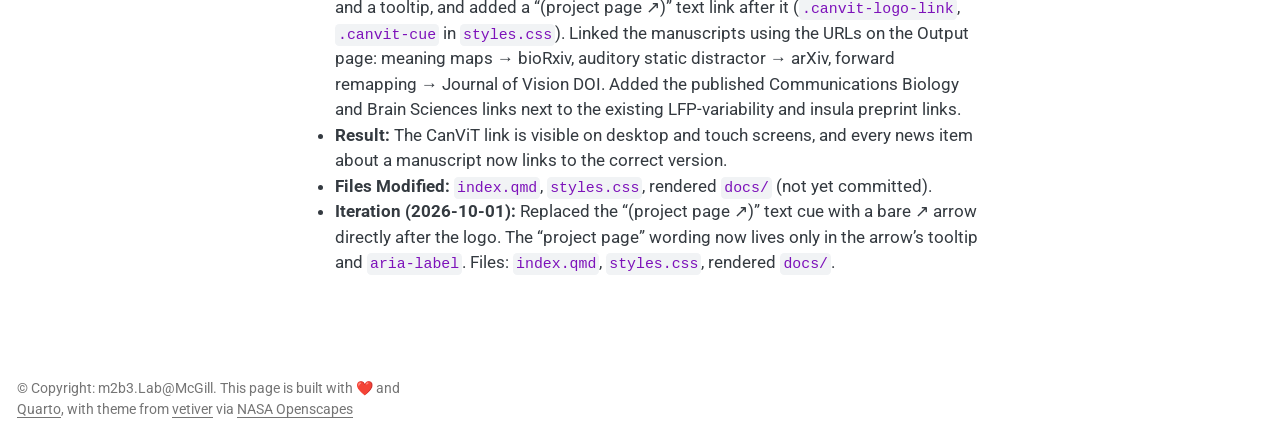
==== commit 5520c0b3: "canvit" ====
--- a/docs/CHANGE_COMMENTS.html
+++ b/docs/CHANGE_COMMENTS.html
@@ -201,6 +201,7 @@
 <li><strong>Solution:</strong> Gave the logo a hover/focus effect (brightens, lifts and gets an underline) and a tooltip, and added a “(project page ↗)” text link after it (<code>.canvit-logo-link</code>, <code>.canvit-cue</code> in <code>styles.css</code>). Linked the manuscripts using the URLs on the Output page: meaning maps → bioRxiv, auditory static distractor → arXiv, forward remapping → Journal of Vision DOI. Added the published Communications Biology and Brain Sciences links next to the existing LFP-variability and insula preprint links.</li>
 <li><strong>Result:</strong> The CanViT link is visible on desktop and touch screens, and every news item about a manuscript now links to the correct version.</li>
 <li><strong>Files Modified:</strong> <code>index.qmd</code>, <code>styles.css</code>, rendered <code>docs/</code> (not yet committed).</li>
+<li><strong>Iteration (2026-10-01):</strong> Replaced the “(project page ↗)” text cue with a bare ↗ arrow directly after the logo. The “project page” wording now lives only in the arrow’s tooltip and <code>aria-label</code>. Files: <code>index.qmd</code>, <code>styles.css</code>, rendered <code>docs/</code>.</li>
 </ul>
 
 
--- a/docs/styles.css
+++ b/docs/styles.css
@@ -21,7 +21,13 @@
   filter: brightness(1.2) saturate(1.2);
   transform: translateY(-1px);
 }
+/* Updated by Claude Opus 5.5 on 2026-10-01
+   Problem: "(project page ↗)" text was more than needed
+   Solution: The cue is now just a ↗ arrow placed right after the logo, with a
+   tooltip and aria-label carrying the "project page" wording */
 .canvit-cue {
   font-size: 0.85em;
+  margin-left: 0.15em;
+  text-decoration: none;
   white-space: nowrap;
 }
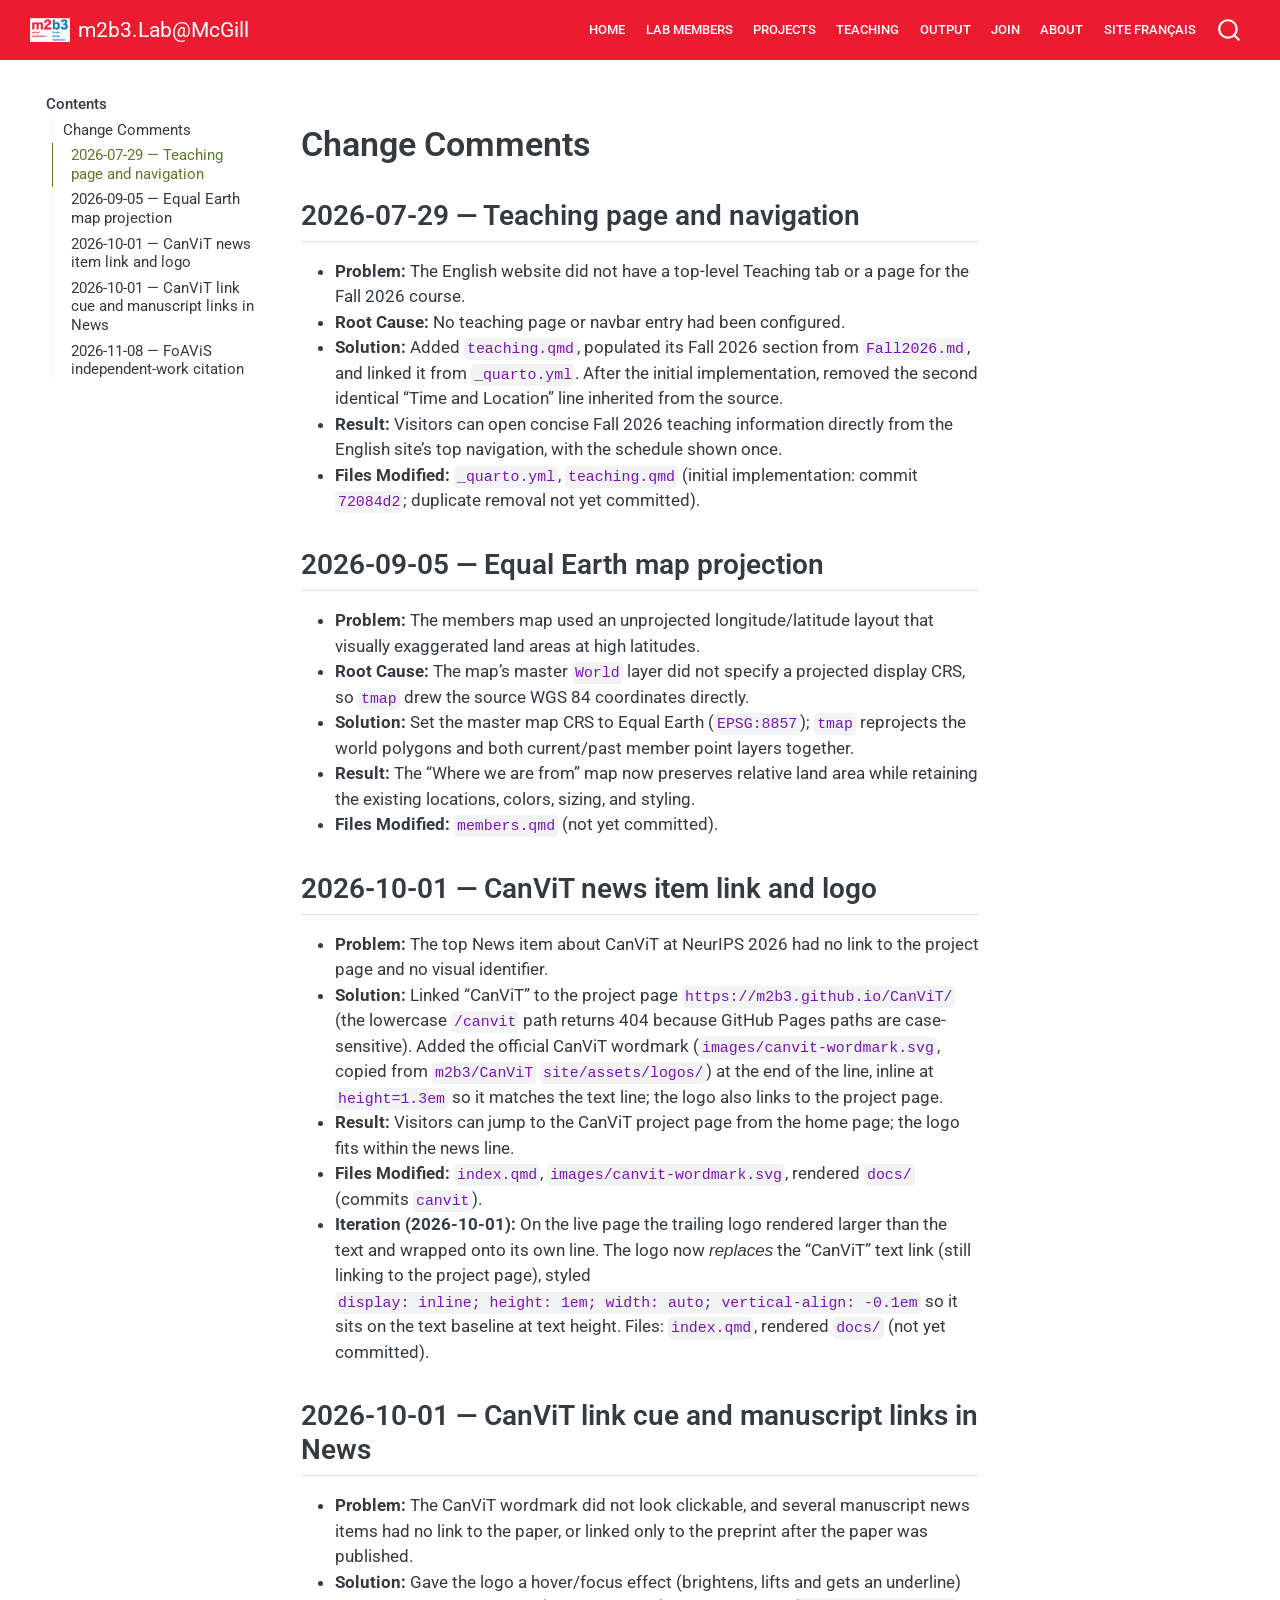
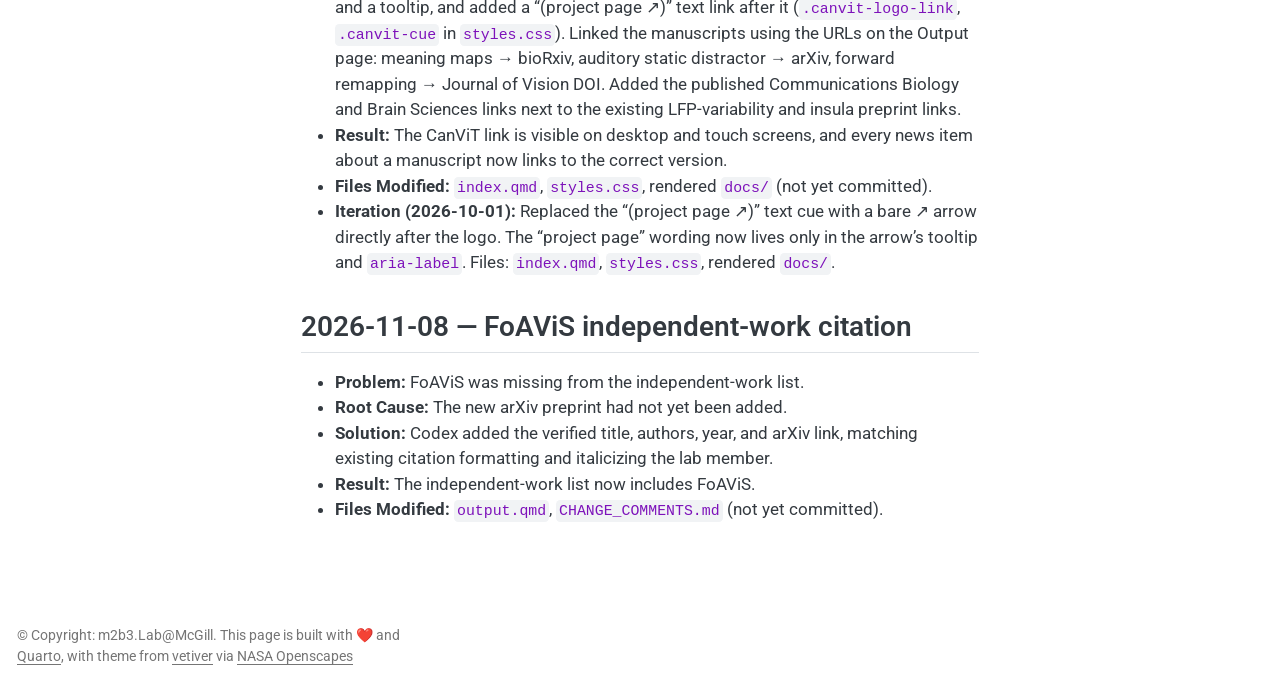
==== commit a3cc72e7: "1out" ====
--- a/docs/CHANGE_COMMENTS.html
+++ b/docs/CHANGE_COMMENTS.html
@@ -148,6 +148,7 @@
   <li><a href="#equal-earth-map-projection" id="toc-equal-earth-map-projection" class="nav-link" data-scroll-target="#equal-earth-map-projection">2026-09-05 — Equal Earth map projection</a></li>
   <li><a href="#canvit-news-item-link-and-logo" id="toc-canvit-news-item-link-and-logo" class="nav-link" data-scroll-target="#canvit-news-item-link-and-logo">2026-10-01 — CanViT news item link and logo</a></li>
   <li><a href="#canvit-link-cue-and-manuscript-links-in-news" id="toc-canvit-link-cue-and-manuscript-links-in-news" class="nav-link" data-scroll-target="#canvit-link-cue-and-manuscript-links-in-news">2026-10-01 — CanViT link cue and manuscript links in News</a></li>
+  <li><a href="#foavis-independent-work-citation" id="toc-foavis-independent-work-citation" class="nav-link" data-scroll-target="#foavis-independent-work-citation">2026-11-08 — FoAViS independent-work citation</a></li>
   </ul></li>
   </ul>
 </nav>
@@ -202,6 +203,16 @@
 <li><strong>Result:</strong> The CanViT link is visible on desktop and touch screens, and every news item about a manuscript now links to the correct version.</li>
 <li><strong>Files Modified:</strong> <code>index.qmd</code>, <code>styles.css</code>, rendered <code>docs/</code> (not yet committed).</li>
 <li><strong>Iteration (2026-10-01):</strong> Replaced the “(project page ↗)” text cue with a bare ↗ arrow directly after the logo. The “project page” wording now lives only in the arrow’s tooltip and <code>aria-label</code>. Files: <code>index.qmd</code>, <code>styles.css</code>, rendered <code>docs/</code>.</li>
+</ul>
+</section>
+<section id="foavis-independent-work-citation" class="level2">
+<h2 class="anchored" data-anchor-id="foavis-independent-work-citation">2026-11-08 — FoAViS independent-work citation</h2>
+<ul>
+<li><strong>Problem:</strong> FoAViS was missing from the independent-work list.</li>
+<li><strong>Root Cause:</strong> The new arXiv preprint had not yet been added.</li>
+<li><strong>Solution:</strong> Codex added the verified title, authors, year, and arXiv link, matching existing citation formatting and italicizing the lab member.</li>
+<li><strong>Result:</strong> The independent-work list now includes FoAViS.</li>
+<li><strong>Files Modified:</strong> <code>output.qmd</code>, <code>CHANGE_COMMENTS.md</code> (not yet committed).</li>
 </ul>
 
 
